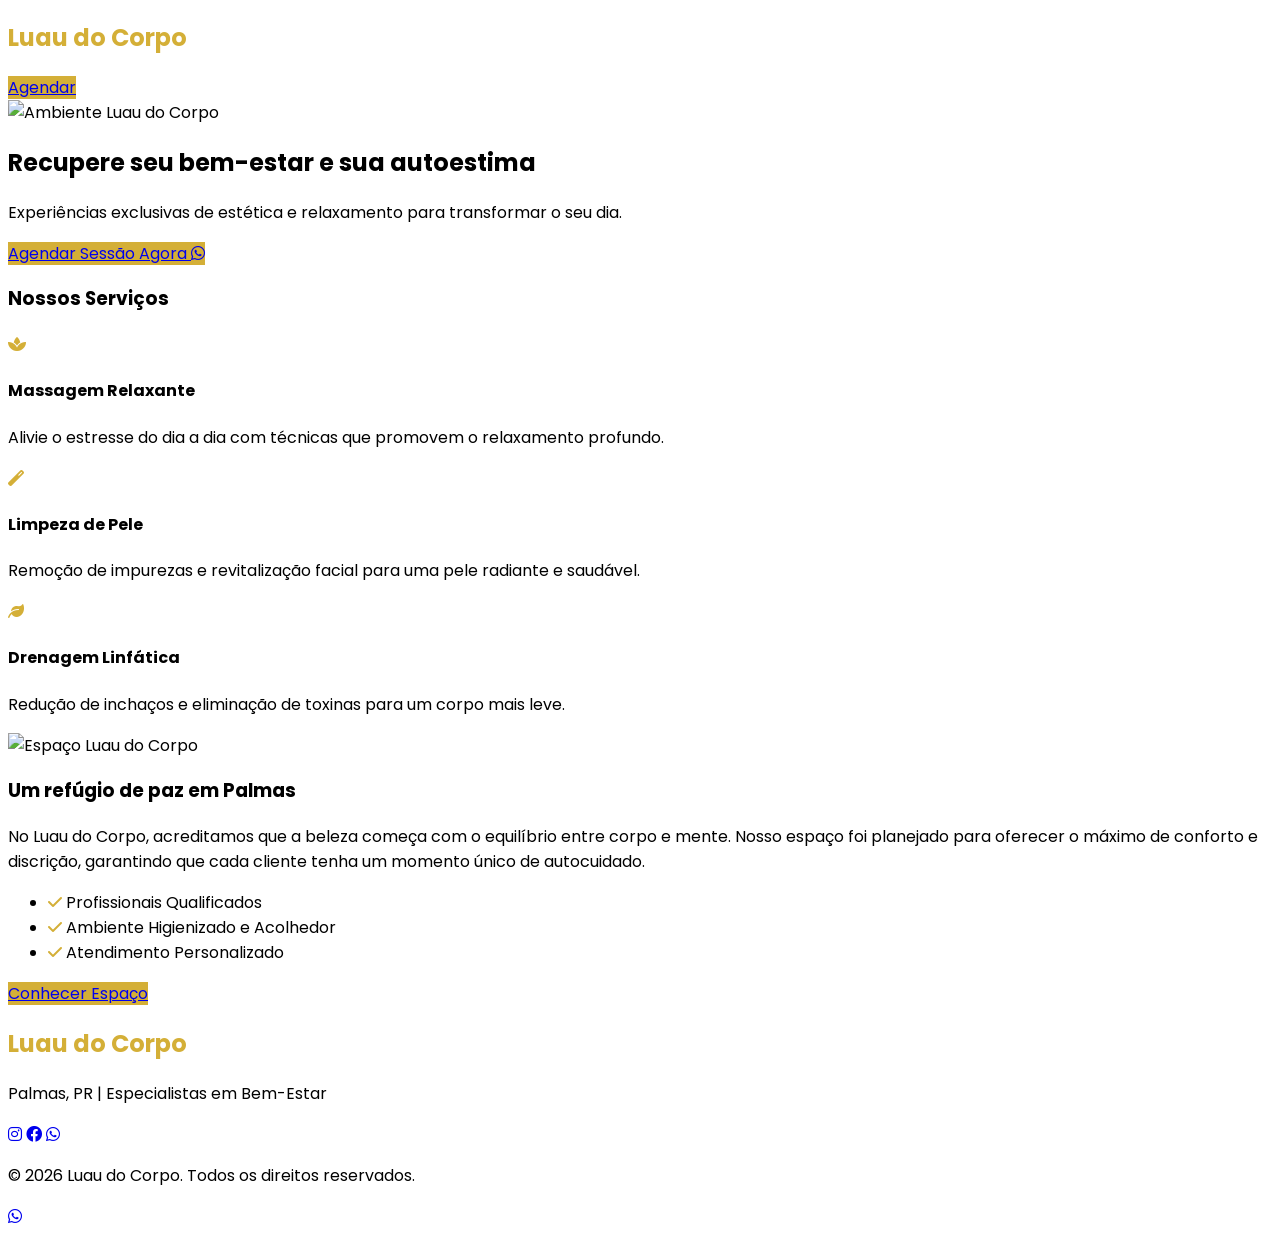
==== index.html @ e8219f24 "Rename índex.html to index.html" ====
<!DOCTYPE html>
<html lang="pt-br">
<head>
    <meta charset="UTF-8">
    <meta name="viewport" content="width=device-width, initial-scale=1.0">
    <title>Luau do Corpo | Estética e Bem-Estar</title>
    <script src="https://cdn.tailwindcss.com"></script>
    <link rel="stylesheet" href="https://cdnjs.cloudflare.com/ajax/libs/font-awesome/6.0.0/css/all.min.css">
    <style>
        @import url('https://fonts.googleapis.com/css2?family=Poppins:wght@300;400;600;700&display=swap');
        body { font-family: 'Poppins', sans-serif; }
        .bg-gold { background-color: #D4AF37; }
        .text-gold { color: #D4AF37; }
    </style>
</head>
<body class="bg-slate-50 text-gray-800">

    <!-- Navbar -->
    <nav class="flex justify-between items-center p-5 bg-white shadow-sm sticky top-0 z-50">
        <h1 class="text-xl font-bold text-gold">Luau do Corpo</h1>
        <a href="https://wa.me/5500000000000" class="bg-gold text-white px-4 py-2 rounded-full text-sm font-semibold">Agendar</a>
    </nav>

    <!-- Hero Section -->
    <section class="relative h-[80vh] flex items-center justify-center text-center text-white px-6">
        <!-- SUBSTITUA A URL ABAIXO PELA IMAGEM PRINCIPAL DO LOCAL -->
        <div class="absolute inset-0 z-0">
            <img src="https://images.unsplash.com/photo-1544161515-62a36216690e?auto=format&fit=crop&q=80&w=1000" alt="Ambiente Luau do Corpo" class="w-full h-full object-cover brightness-50">
        </div>
        
        <div class="relative z-10 max-w-2xl">
            <h2 class="text-4xl md:text-6xl font-bold mb-4">Recupere seu bem-estar e sua autoestima</h2>
            <p class="text-lg mb-8 opacity-90">Experiências exclusivas de estética e relaxamento para transformar o seu dia.</p>
             <a href="https://wa.me/5500000000000" class="bg-gold hover:bg-yellow-600 text-white px-8 py-4 rounded-full font-bold text-lg transition-all">Agendar Sessão Agora <i class="fab fa-whatsapp ml-2"></i></a>
        </div>
    </section>

    <!-- Serviços -->
    <section class="py-16 px-6 max-w-6xl mx-auto">
        <div class="text-center mb-12">
            <h3 class="text-3xl font-bold text-gray-900 mb-2">Nossos Serviços</h3>
            <div class="w-20 h-1 bg-gold mx-auto"></div>
        </div>

        <div class="grid grid-cols-1 md:grid-cols-3 gap-8">
            <!-- Serviço 1 -->
            <div class="bg-white p-6 rounded-2xl shadow-md hover:shadow-xl transition-shadow border-t-4 border-gold">
                <div class="text-gold text-3xl mb-4"><i class="fas fa-spa"></i></div>
                <h4 class="text-xl font-bold mb-2">Massagem Relaxante</h4>
                <p class="text-gray-600 mb-4">Alivie o estresse do dia a dia com técnicas que promovem o relaxamento profundo.</p>
            </div>
            <!-- Serviço 2 -->
            <div class="bg-white p-6 rounded-2xl shadow-md hover:shadow-xl transition-shadow border-t-4 border-gold">
                <div class="text-gold text-3xl mb-4"><i class="fas fa-magic"></i></div>
                <h4 class="text-xl font-bold mb-2">Limpeza de Pele</h4>
                <p class="text-gray-600 mb-4">Remoção de impurezas e revitalização facial para uma pele radiante e saudável.</p>
            </div>
            <!-- Serviço 3 -->
            <div class="bg-white p-6 rounded-2xl shadow-md hover:shadow-xl transition-shadow border-t-4 border-gold">
                <div class="text-gold text-3xl mb-4"><i class="fas fa-leaf"></i></div>
                <h4 class="text-xl font-bold mb-2">Drenagem Linfática</h4>
                <p class="text-gray-600 mb-4">Redução de inchaços e eliminação de toxinas para um corpo mais leve.</p>
            </div>
        </div>
    </section>

    <!-- Galeria / Sobre -->
    <section class="py-16 bg-white px-6">
        <div class="max-w-6xl mx-auto grid grid-cols-1 md:grid-cols-2 gap-12 items-center">
            <div>
                <!-- SUBSTITUA A URL ABAIXO PELA FOTO DO LOCAL -->
                <img src="https://images.unsplash.com/photo-1519823770390-a7336756275f?auto=format&fit=crop&q=80&w=1000" alt="Espaço Luau do Corpo" class="rounded-3xl shadow-2xl w-full h-auto">
            </div>
            <div>
                <h3 class="text-3xl font-bold text-gray-900 mb-4">Um refúgio de paz em Palmas</h3>
                <p class="text-gray-600 text-lg mb-6 leading-relaxed">
                    No Luau do Corpo, acreditamos que a beleza começa com o equilíbrio entre corpo e mente. Nosso espaço foi planejado para oferecer o máximo de conforto e discrição, garantindo que cada cliente tenha um momento único de autocuidado.
                </p>
                <ul class="space-y-3 mb-8">
                    <li class="flex items-center text-gray-700"><i class="fas fa-check text-gold mr-2"></i> Profissionais Qualificados</li>
                    <li class="flex items-center text-gray-700"><i class="fas fa-check text-gold mr-2"></i> Ambiente Higienizado e Acolhedor</li>
                    <li class="flex items-center text-gray-700"><i class="fas fa-check text-gold mr-2"></i> Atendimento Personalizado</li>
                </ul>
                 <a href="https://wa.me/5500000000000" class="bg-gold text-white px-6 py-3 rounded-lg font-semibold hover:bg-yellow-600 transition-colors">Conhecer Espaço</a>
            </div>
        </div>
    </section>

    <!-- Footer -->
    <footer class="bg-gray-900 text-white py-12 px-6 text-center">
        <h2 class="text-2xl font-bold text-gold mb-4">Luau do Corpo</h2>
        <p class="opacity-70 mb-6">Palmas, PR | Especialistas em Bem-Estar</p>
        <div class="flex justify-center gap-6 mb-8">
            <a href="#" class="text-2xl hover:text-gold transition-colors"><i class="fab fa-instagram"></i></a>
            <a href="#" class="text-2xl hover:text-gold transition-colors"><i class="fab fa-facebook"></i></a>
             <a href="https://wa.me/5500000000000" class="text-2xl hover:text-gold transition-colors"><i class="fab fa-whatsapp"></i></a>
        </div>
        <p class="text-sm opacity-50">&copy; 2026 Luau do Corpo. Todos os direitos reservados.</p>
    </footer>

    <!-- Botão Flutuante WhatsApp -->
     <a href="https://wa.me/5500000000000" class="fixed bottom-6 right-6 bg-green-500 text-white w-14 h-14 rounded-full flex items-center justify-center text-3xl shadow-lg hover:bg-green-600 transition-all z-50">
        <i class="fab fa-whatsapp"></i>
    </a>

    <script>
        // Efeito simples de scroll suave para links internos
        document.querySelectorAll('a[href^="#"]').forEach(anchor => {
            anchor.addEventListener('click', function (e) {
                e.preventDefault();
                document.querySelector(this.getAttribute('href')).scrollIntoView({
                    behavior: 'smooth'
                });
            });
        });
    </script>
</body>
</html>
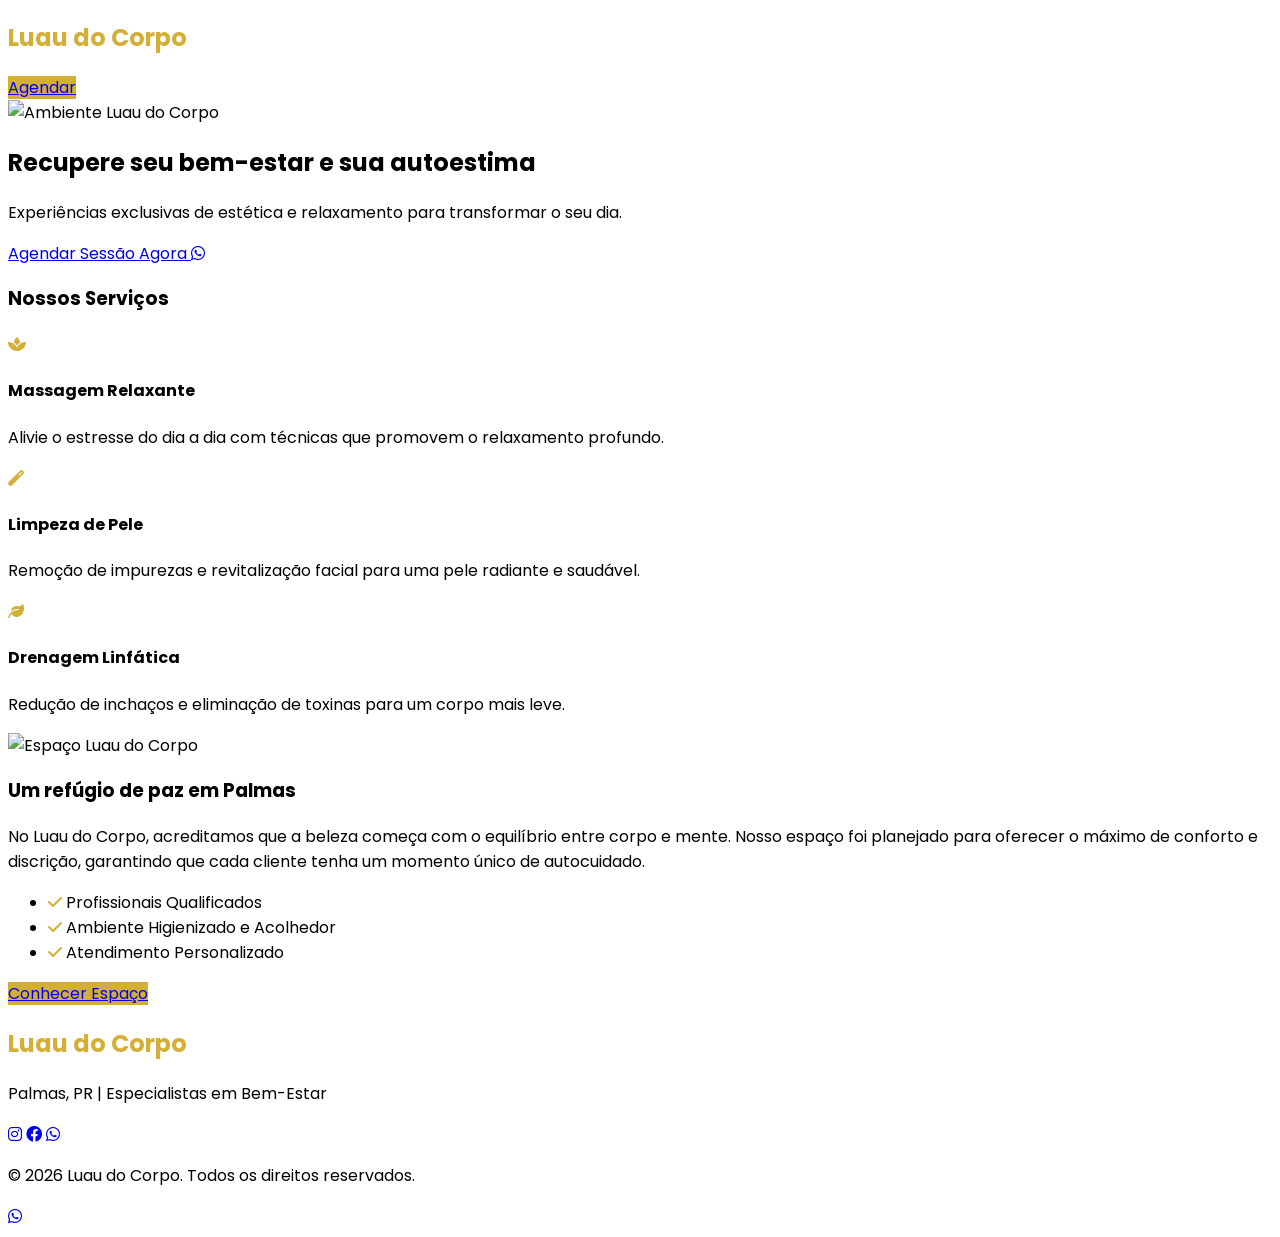
==== commit 14127b3f: "Improve hero text contrast" ====
--- a/index.html
+++ b/index.html
@@ -7,7 +7,7 @@
     <script src="https://cdn.tailwindcss.com"></script>
     <link rel="stylesheet" href="https://cdnjs.cloudflare.com/ajax/libs/font-awesome/6.0.0/css/all.min.css">
     <style>
-        @import url('https://fonts.googleapis.com/css2?family=Poppins:wght@300;400;600;700&display=swap');
+        @import url('https://fonts.googleapis.com/css2?family=Poppins:wght@400;500;600;700&display=swap');
         body { font-family: 'Poppins', sans-serif; }
         .bg-gold { background-color: #D4AF37; }
         .text-gold { color: #D4AF37; }
@@ -25,13 +25,14 @@
     <section class="relative h-[80vh] flex items-center justify-center text-center text-white px-6">
         <!-- SUBSTITUA A URL ABAIXO PELA IMAGEM PRINCIPAL DO LOCAL -->
         <div class="absolute inset-0 z-0">
-            <img src="https://images.unsplash.com/photo-1544161515-62a36216690e?auto=format&fit=crop&q=80&w=1000" alt="Ambiente Luau do Corpo" class="w-full h-full object-cover brightness-50">
+            <img src="https://images.unsplash.com/photo-1544161515-62a36216690e?auto=format&fit=crop&q=80&w=1000" alt="Ambiente Luau do Corpo" class="w-full h-full object-cover">
         </div>
+        <div class="absolute inset-0 z-[1] bg-gradient-to-b from-black/80 via-black/70 to-black/80" aria-hidden="true"></div>
         
         <div class="relative z-10 max-w-2xl">
-            <h2 class="text-4xl md:text-6xl font-bold mb-4">Recupere seu bem-estar e sua autoestima</h2>
-            <p class="text-lg mb-8 opacity-90">Experiências exclusivas de estética e relaxamento para transformar o seu dia.</p>
-             <a href="https://wa.me/5500000000000" class="bg-gold hover:bg-yellow-600 text-white px-8 py-4 rounded-full font-bold text-lg transition-all">Agendar Sessão Agora <i class="fab fa-whatsapp ml-2"></i></a>
+            <h2 class="text-4xl md:text-6xl font-semibold leading-tight mb-5">Recupere seu bem-estar e sua autoestima</h2>
+            <p class="text-lg md:text-xl font-medium leading-relaxed mb-8">Experiências exclusivas de estética e relaxamento para transformar o seu dia.</p>
+             <a href="https://wa.me/5500000000000" class="bg-[#7A5700] hover:bg-[#5F4300] text-white px-8 py-4 rounded-full font-bold text-lg shadow-lg transition-all focus:outline-none focus:ring-4 focus:ring-white/70">Agendar Sessão Agora <i class="fab fa-whatsapp ml-2"></i></a>
         </div>
     </section>
 
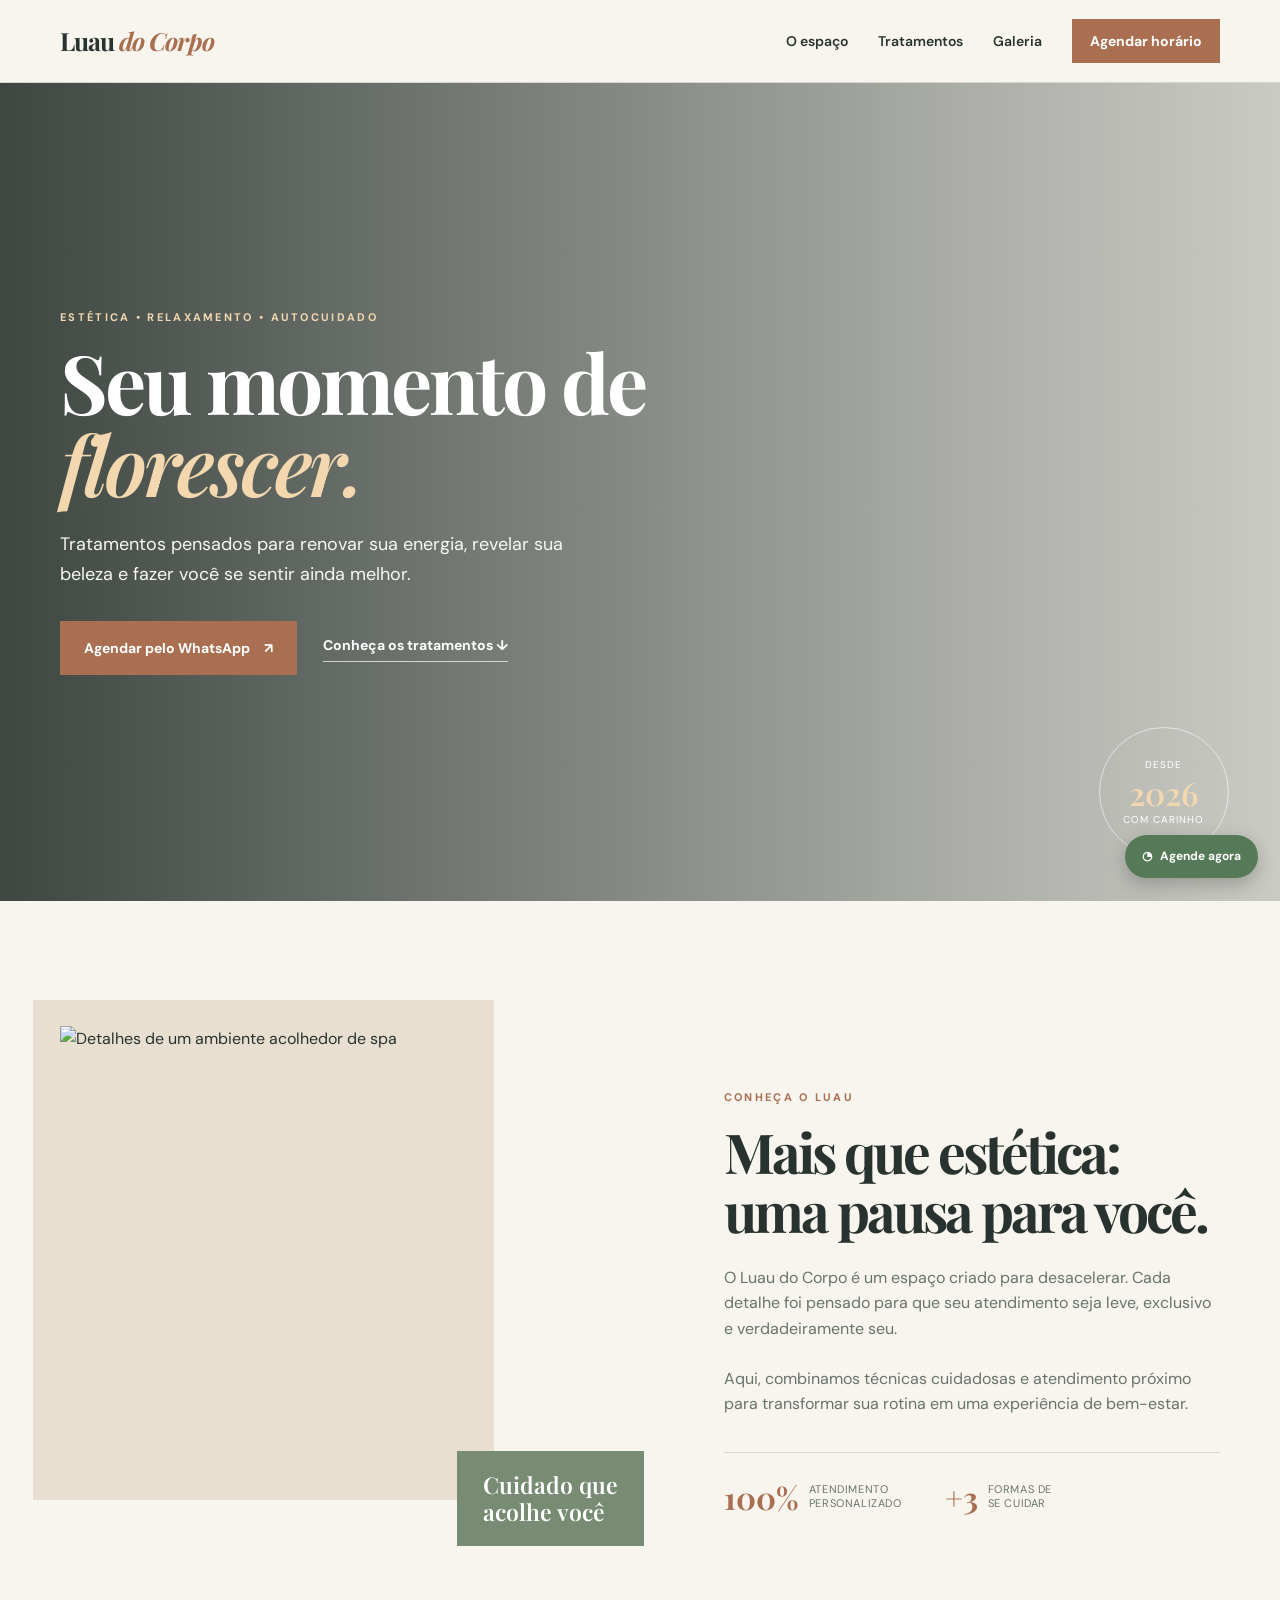
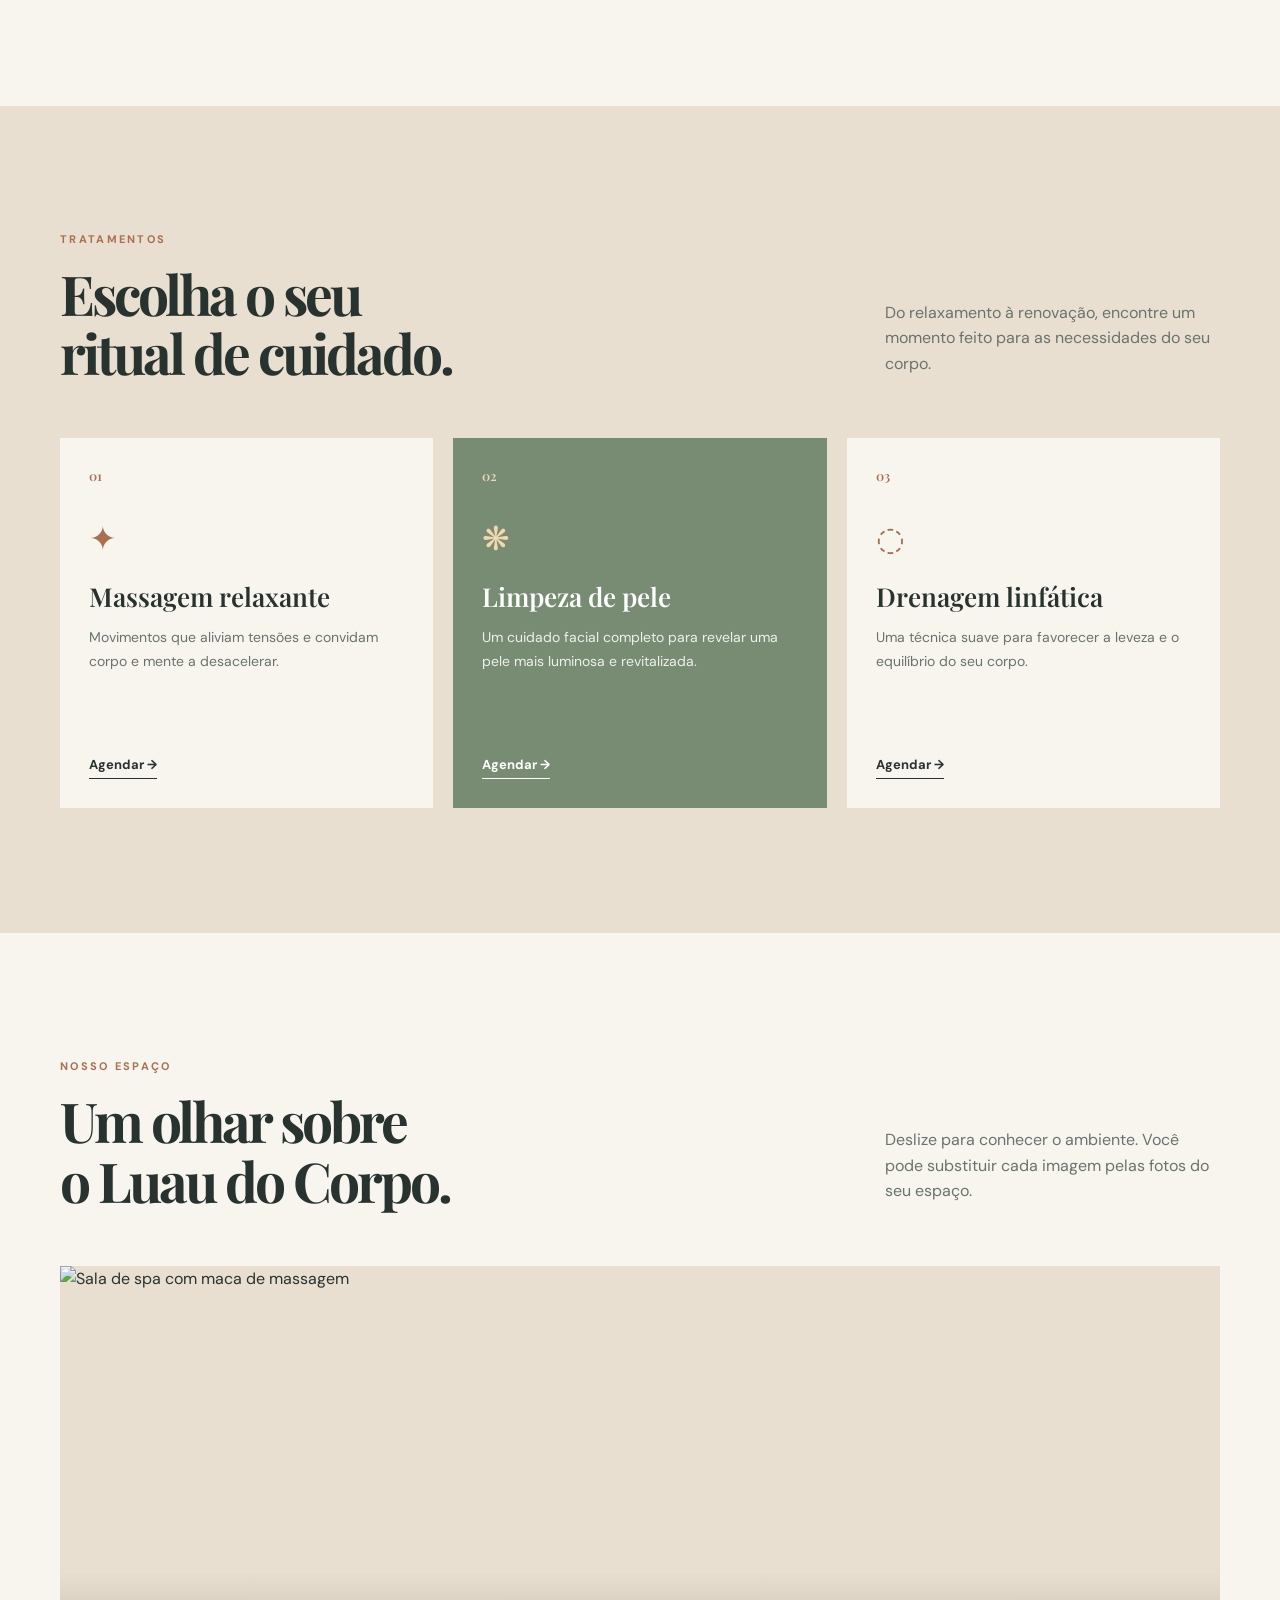
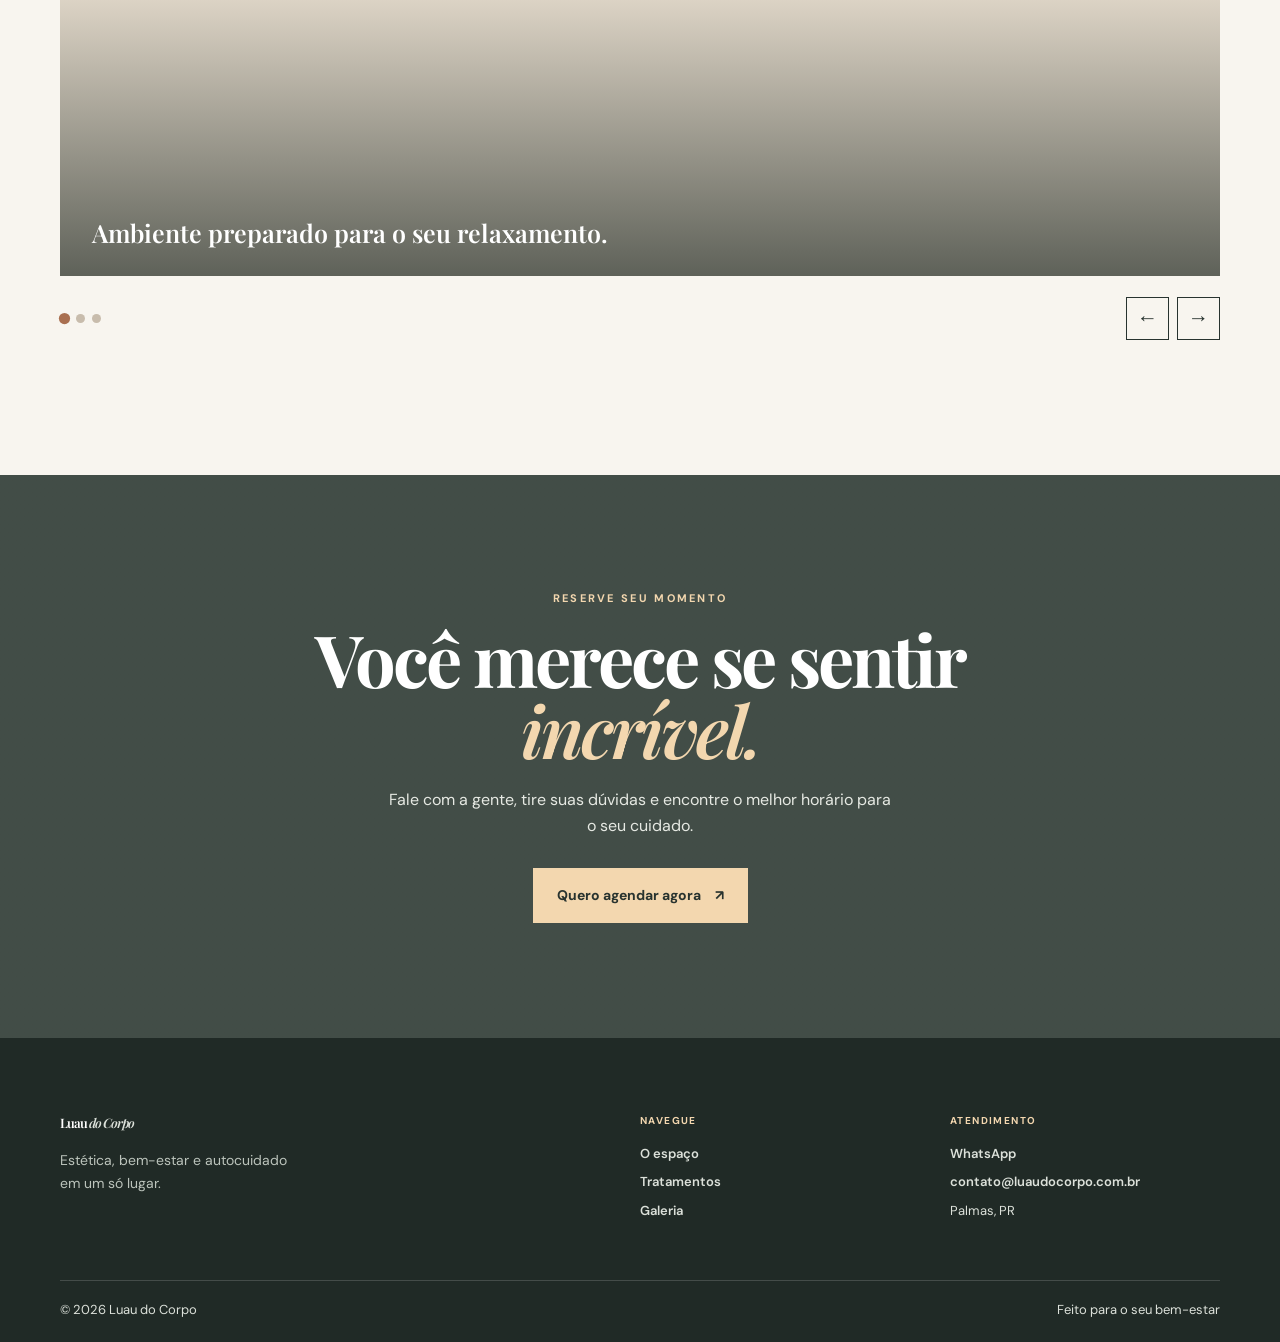
==== commit ab554671: "Expand wellness site with image carousel" ====
--- a/index.html
+++ b/index.html
@@ -1,119 +1,102 @@
 <!DOCTYPE html>
-<html lang="pt-br">
+<html lang="pt-BR">
 <head>
-    <meta charset="UTF-8">
-    <meta name="viewport" content="width=device-width, initial-scale=1.0">
-    <title>Luau do Corpo | Estética e Bem-Estar</title>
-    <script src="https://cdn.tailwindcss.com"></script>
-    <link rel="stylesheet" href="https://cdnjs.cloudflare.com/ajax/libs/font-awesome/6.0.0/css/all.min.css">
-    <style>
-        @import url('https://fonts.googleapis.com/css2?family=Poppins:wght@400;500;600;700&display=swap');
-        body { font-family: 'Poppins', sans-serif; }
-        .bg-gold { background-color: #D4AF37; }
-        .text-gold { color: #D4AF37; }
-    </style>
+  <meta charset="UTF-8">
+  <meta name="viewport" content="width=device-width, initial-scale=1.0">
+  <meta name="description" content="Luau do Corpo: tratamentos de estética, massagens e bem-estar em Palmas.">
+  <title>Luau do Corpo | Estética & Bem-estar</title>
+  <link rel="preconnect" href="https://fonts.googleapis.com">
+  <link rel="preconnect" href="https://fonts.gstatic.com" crossorigin>
+  <link href="https://fonts.googleapis.com/css2?family=DM+Sans:wght@400;500;600;700&family=Playfair+Display:wght@600;700&display=swap" rel="stylesheet">
+  <link rel="stylesheet" href="styles.css">
 </head>
-<body class="bg-slate-50 text-gray-800">
+<body>
+  <a class="skip-link" href="#conteudo">Pular para o conteúdo</a>
+  <header class="site-header" id="inicio">
+    <nav class="navbar container" aria-label="Navegação principal">
+      <a class="brand" href="#inicio" aria-label="Luau do Corpo — início">Luau <span>do Corpo</span></a>
+      <button class="menu-toggle" aria-expanded="false" aria-controls="menu-principal" aria-label="Abrir menu">
+        <span></span><span></span><span></span>
+      </button>
+      <div class="nav-links" id="menu-principal">
+        <a href="#sobre">O espaço</a>
+        <a href="#servicos">Tratamentos</a>
+        <a href="#galeria">Galeria</a>
+        <a class="button button--small" href="https://wa.me/5500000000000" target="_blank" rel="noopener">Agendar horário</a>
+      </div>
+    </nav>
+  </header>
 
-    <!-- Navbar -->
-    <nav class="flex justify-between items-center p-5 bg-white shadow-sm sticky top-0 z-50">
-        <h1 class="text-xl font-bold text-gold">Luau do Corpo</h1>
-        <a href="https://wa.me/5500000000000" class="bg-gold text-white px-4 py-2 rounded-full text-sm font-semibold">Agendar</a>
-    </nav>
-
-    <!-- Hero Section -->
-    <section class="relative h-[80vh] flex items-center justify-center text-center text-white px-6">
-        <!-- SUBSTITUA A URL ABAIXO PELA IMAGEM PRINCIPAL DO LOCAL -->
-        <div class="absolute inset-0 z-0">
-            <img src="https://images.unsplash.com/photo-1544161515-62a36216690e?auto=format&fit=crop&q=80&w=1000" alt="Ambiente Luau do Corpo" class="w-full h-full object-cover">
+  <main id="conteudo">
+    <section class="hero" aria-labelledby="hero-title">
+      <div class="hero__image" role="img" aria-label="Ambiente relaxante do Luau do Corpo"></div>
+      <div class="hero__overlay"></div>
+      <div class="container hero__content">
+        <p class="eyebrow eyebrow--light">Estética • Relaxamento • Autocuidado</p>
+        <h1 id="hero-title">Seu momento de<br><em>florescer.</em></h1>
+        <p class="hero__copy">Tratamentos pensados para renovar sua energia, revelar sua beleza e fazer você se sentir ainda melhor.</p>
+        <div class="hero__actions">
+          <a class="button" href="https://wa.me/5500000000000" target="_blank" rel="noopener">Agendar pelo WhatsApp <span aria-hidden="true">↗</span></a>
+          <a class="text-link text-link--light" href="#servicos">Conheça os tratamentos <span aria-hidden="true">↓</span></a>
         </div>
-        <div class="absolute inset-0 z-[1] bg-gradient-to-b from-black/80 via-black/70 to-black/80" aria-hidden="true"></div>
-        
-        <div class="relative z-10 max-w-2xl">
-            <h2 class="text-4xl md:text-6xl font-semibold leading-tight mb-5">Recupere seu bem-estar e sua autoestima</h2>
-            <p class="text-lg md:text-xl font-medium leading-relaxed mb-8">Experiências exclusivas de estética e relaxamento para transformar o seu dia.</p>
-             <a href="https://wa.me/5500000000000" class="bg-[#7A5700] hover:bg-[#5F4300] text-white px-8 py-4 rounded-full font-bold text-lg shadow-lg transition-all focus:outline-none focus:ring-4 focus:ring-white/70">Agendar Sessão Agora <i class="fab fa-whatsapp ml-2"></i></a>
-        </div>
+      </div>
+      <div class="hero__stamp" aria-hidden="true"><span>Desde</span><strong>2026</strong><span>com carinho</span></div>
     </section>
 
-    <!-- Serviços -->
-    <section class="py-16 px-6 max-w-6xl mx-auto">
-        <div class="text-center mb-12">
-            <h3 class="text-3xl font-bold text-gray-900 mb-2">Nossos Serviços</h3>
-            <div class="w-20 h-1 bg-gold mx-auto"></div>
+    <section class="intro section" id="sobre">
+      <div class="container intro__grid">
+        <div class="intro__image-wrap">
+          <!-- Troque esta URL pela foto do seu espaço quando desejar. -->
+          <img src="https://images.unsplash.com/photo-1519823551278-64ac92734fb1?auto=format&fit=crop&w=1000&q=85" alt="Detalhes de um ambiente acolhedor de spa" loading="lazy">
+          <div class="intro__label">Cuidado que<br>acolhe você</div>
         </div>
-
-        <div class="grid grid-cols-1 md:grid-cols-3 gap-8">
-            <!-- Serviço 1 -->
-            <div class="bg-white p-6 rounded-2xl shadow-md hover:shadow-xl transition-shadow border-t-4 border-gold">
-                <div class="text-gold text-3xl mb-4"><i class="fas fa-spa"></i></div>
-                <h4 class="text-xl font-bold mb-2">Massagem Relaxante</h4>
-                <p class="text-gray-600 mb-4">Alivie o estresse do dia a dia com técnicas que promovem o relaxamento profundo.</p>
-            </div>
-            <!-- Serviço 2 -->
-            <div class="bg-white p-6 rounded-2xl shadow-md hover:shadow-xl transition-shadow border-t-4 border-gold">
-                <div class="text-gold text-3xl mb-4"><i class="fas fa-magic"></i></div>
-                <h4 class="text-xl font-bold mb-2">Limpeza de Pele</h4>
-                <p class="text-gray-600 mb-4">Remoção de impurezas e revitalização facial para uma pele radiante e saudável.</p>
-            </div>
-            <!-- Serviço 3 -->
-            <div class="bg-white p-6 rounded-2xl shadow-md hover:shadow-xl transition-shadow border-t-4 border-gold">
-                <div class="text-gold text-3xl mb-4"><i class="fas fa-leaf"></i></div>
-                <h4 class="text-xl font-bold mb-2">Drenagem Linfática</h4>
-                <p class="text-gray-600 mb-4">Redução de inchaços e eliminação de toxinas para um corpo mais leve.</p>
-            </div>
+        <div class="intro__content">
+          <p class="eyebrow">Conheça o Luau</p>
+          <h2>Mais que estética:<br>uma pausa para você.</h2>
+          <p>O Luau do Corpo é um espaço criado para desacelerar. Cada detalhe foi pensado para que seu atendimento seja leve, exclusivo e verdadeiramente seu.</p>
+          <p>Aqui, combinamos técnicas cuidadosas e atendimento próximo para transformar sua rotina em uma experiência de bem-estar.</p>
+          <div class="intro__numbers" aria-label="Diferenciais do Luau do Corpo">
+            <div><strong>100%</strong><span>atendimento<br>personalizado</span></div>
+            <div><strong>+3</strong><span>formas de<br>se cuidar</span></div>
+          </div>
         </div>
+      </div>
     </section>
 
-    <!-- Galeria / Sobre -->
-    <section class="py-16 bg-white px-6">
-        <div class="max-w-6xl mx-auto grid grid-cols-1 md:grid-cols-2 gap-12 items-center">
-            <div>
-                <!-- SUBSTITUA A URL ABAIXO PELA FOTO DO LOCAL -->
-                <img src="https://images.unsplash.com/photo-1519823770390-a7336756275f?auto=format&fit=crop&q=80&w=1000" alt="Espaço Luau do Corpo" class="rounded-3xl shadow-2xl w-full h-auto">
-            </div>
-            <div>
-                <h3 class="text-3xl font-bold text-gray-900 mb-4">Um refúgio de paz em Palmas</h3>
-                <p class="text-gray-600 text-lg mb-6 leading-relaxed">
-                    No Luau do Corpo, acreditamos que a beleza começa com o equilíbrio entre corpo e mente. Nosso espaço foi planejado para oferecer o máximo de conforto e discrição, garantindo que cada cliente tenha um momento único de autocuidado.
-                </p>
-                <ul class="space-y-3 mb-8">
-                    <li class="flex items-center text-gray-700"><i class="fas fa-check text-gold mr-2"></i> Profissionais Qualificados</li>
-                    <li class="flex items-center text-gray-700"><i class="fas fa-check text-gold mr-2"></i> Ambiente Higienizado e Acolhedor</li>
-                    <li class="flex items-center text-gray-700"><i class="fas fa-check text-gold mr-2"></i> Atendimento Personalizado</li>
-                </ul>
-                 <a href="https://wa.me/5500000000000" class="bg-gold text-white px-6 py-3 rounded-lg font-semibold hover:bg-yellow-600 transition-colors">Conhecer Espaço</a>
-            </div>
+    <section class="services section section--sand" id="servicos" aria-labelledby="services-title">
+      <div class="container">
+        <div class="section-heading">
+          <div><p class="eyebrow">Tratamentos</p><h2 id="services-title">Escolha o seu<br>ritual de cuidado.</h2></div>
+          <p>Do relaxamento à renovação, encontre um momento feito para as necessidades do seu corpo.</p>
         </div>
+        <div class="service-grid">
+          <article class="service-card"><span class="service-card__number">01</span><div class="service-card__icon">✦</div><h3>Massagem relaxante</h3><p>Movimentos que aliviam tensões e convidam corpo e mente a desacelerar.</p><a href="https://wa.me/5500000000000" target="_blank" rel="noopener" aria-label="Agendar massagem relaxante">Agendar <span>→</span></a></article>
+          <article class="service-card service-card--featured"><span class="service-card__number">02</span><div class="service-card__icon">❋</div><h3>Limpeza de pele</h3><p>Um cuidado facial completo para revelar uma pele mais luminosa e revitalizada.</p><a href="https://wa.me/5500000000000" target="_blank" rel="noopener" aria-label="Agendar limpeza de pele">Agendar <span>→</span></a></article>
+          <article class="service-card"><span class="service-card__number">03</span><div class="service-card__icon">◌</div><h3>Drenagem linfática</h3><p>Uma técnica suave para favorecer a leveza e o equilíbrio do seu corpo.</p><a href="https://wa.me/5500000000000" target="_blank" rel="noopener" aria-label="Agendar drenagem linfática">Agendar <span>→</span></a></article>
+        </div>
+      </div>
     </section>
 
-    <!-- Footer -->
-    <footer class="bg-gray-900 text-white py-12 px-6 text-center">
-        <h2 class="text-2xl font-bold text-gold mb-4">Luau do Corpo</h2>
-        <p class="opacity-70 mb-6">Palmas, PR | Especialistas em Bem-Estar</p>
-        <div class="flex justify-center gap-6 mb-8">
-            <a href="#" class="text-2xl hover:text-gold transition-colors"><i class="fab fa-instagram"></i></a>
-            <a href="#" class="text-2xl hover:text-gold transition-colors"><i class="fab fa-facebook"></i></a>
-             <a href="https://wa.me/5500000000000" class="text-2xl hover:text-gold transition-colors"><i class="fab fa-whatsapp"></i></a>
+    <section class="gallery section" id="galeria" aria-labelledby="gallery-title">
+      <div class="container gallery__heading"><div><p class="eyebrow">Nosso espaço</p><h2 id="gallery-title">Um olhar sobre<br>o Luau do Corpo.</h2></div><p>Deslize para conhecer o ambiente. Você pode substituir cada imagem pelas fotos do seu espaço.</p></div>
+      <div class="carousel container" aria-roledescription="carrossel" aria-label="Galeria de imagens do espaço">
+        <div class="carousel__viewport">
+          <div class="carousel__track">
+            <!-- Substitua os links abaixo pelas suas fotos. -->
+            <figure class="carousel__slide"><img src="https://images.unsplash.com/photo-1540555700478-4be289fbecef?auto=format&fit=crop&w=1400&q=85" alt="Sala de spa com maca de massagem" loading="lazy"><figcaption>Ambiente preparado para o seu relaxamento.</figcaption></figure>
+            <figure class="carousel__slide"><img src="https://images.unsplash.com/photo-1600334089648-b0d9d3028eb2?auto=format&fit=crop&w=1400&q=85" alt="Produtos e pedras para massagem" loading="lazy"><figcaption>Detalhes que tornam a experiência especial.</figcaption></figure>
+            <figure class="carousel__slide"><img src="https://images.unsplash.com/photo-1515377905703-c4788e51af15?auto=format&fit=crop&w=1400&q=85" alt="Pessoa em momento de autocuidado" loading="lazy"><figcaption>Seu bem-estar é o nosso ritual.</figcaption></figure>
+          </div>
         </div>
-        <p class="text-sm opacity-50">&copy; 2026 Luau do Corpo. Todos os direitos reservados.</p>
-    </footer>
+        <div class="carousel__controls"><div class="carousel__dots" role="tablist" aria-label="Selecionar imagem"></div><div class="carousel__arrows"><button class="carousel__button carousel__button--prev" aria-label="Imagem anterior">←</button><button class="carousel__button carousel__button--next" aria-label="Próxima imagem">→</button></div></div>
+      </div>
+    </section>
 
-    <!-- Botão Flutuante WhatsApp -->
-     <a href="https://wa.me/5500000000000" class="fixed bottom-6 right-6 bg-green-500 text-white w-14 h-14 rounded-full flex items-center justify-center text-3xl shadow-lg hover:bg-green-600 transition-all z-50">
-        <i class="fab fa-whatsapp"></i>
-    </a>
+    <section class="cta"><div class="container cta__content"><p class="eyebrow eyebrow--light">Reserve seu momento</p><h2>Você merece se sentir<br><em>incrível.</em></h2><p>Fale com a gente, tire suas dúvidas e encontre o melhor horário para o seu cuidado.</p><a class="button button--light" href="https://wa.me/5500000000000" target="_blank" rel="noopener">Quero agendar agora <span aria-hidden="true">↗</span></a></div></section>
+  </main>
 
-    <script>
-        // Efeito simples de scroll suave para links internos
-        document.querySelectorAll('a[href^="#"]').forEach(anchor => {
-            anchor.addEventListener('click', function (e) {
-                e.preventDefault();
-                document.querySelector(this.getAttribute('href')).scrollIntoView({
-                    behavior: 'smooth'
-                });
-            });
-        });
-    </script>
+  <footer class="site-footer"><div class="container footer__grid"><div><a class="brand" href="#inicio">Luau <span>do Corpo</span></a><p>Estética, bem-estar e autocuidado<br>em um só lugar.</p></div><div><p class="footer__title">Navegue</p><a href="#sobre">O espaço</a><a href="#servicos">Tratamentos</a><a href="#galeria">Galeria</a></div><div><p class="footer__title">Atendimento</p><a href="https://wa.me/5500000000000" target="_blank" rel="noopener">WhatsApp</a><a href="mailto:contato@luaudocorpo.com.br">contato@luaudocorpo.com.br</a><span>Palmas, PR</span></div></div><div class="container footer__bottom"><span>© <span id="year"></span> Luau do Corpo</span><span>Feito para o seu bem-estar</span></div></footer>
+  <a class="whatsapp-float" href="https://wa.me/5500000000000" target="_blank" rel="noopener" aria-label="Agendar pelo WhatsApp">◔<span>Agende agora</span></a>
+  <script src="script.js"></script>
 </body>
 </html>
--- a/styles.css
+++ b/styles.css
@@ -0,0 +1 @@
+:root{--ink:#28332f;--muted:#69736d;--cream:#f8f5ef;--sand:#e9dfd0;--clay:#a96f50;--sage:#778c72;--line:rgba(40,51,47,.16);--white:#fff;--display:'Playfair Display',Georgia,serif;--sans:'DM Sans',Arial,sans-serif}*{box-sizing:border-box}html{scroll-behavior:smooth}body{margin:0;background:var(--cream);color:var(--ink);font-family:var(--sans);font-size:16px;line-height:1.6}.container{width:min(1160px,calc(100% - 48px));margin:auto}.skip-link{position:absolute;left:-999px;z-index:100;color:#fff;background:var(--ink);padding:10px 16px}.skip-link:focus{left:12px;top:12px}.site-header{background:rgba(248,245,239,.95);border-bottom:1px solid var(--line);position:sticky;top:0;z-index:20;backdrop-filter:blur(10px)}.navbar{height:82px;display:flex;align-items:center;justify-content:space-between}.brand{font-family:var(--display);font-size:25px;font-weight:700;color:var(--ink);text-decoration:none;letter-spacing:-1px}.brand span{color:var(--clay);font-style:italic}.nav-links{display:flex;align-items:center;gap:30px}.nav-links>a:not(.button),.site-footer a{color:var(--ink);text-decoration:none;font-size:14px;font-weight:600}.nav-links>a:not(.button):hover,.site-footer a:hover{color:var(--clay)}.button{display:inline-flex;align-items:center;gap:14px;padding:15px 23px;color:white;background:var(--clay);border:1px solid var(--clay);text-decoration:none;font-size:14px;font-weight:700;transition:.25s ease}.button:hover{background:#8f593f;border-color:#8f593f;transform:translateY(-2px)}.button--small{padding:10px 17px}.menu-toggle{display:none;border:0;background:none;width:38px;padding:7px;cursor:pointer}.menu-toggle span{display:block;height:2px;margin:5px 0;background:var(--ink)}.hero{min-height:680px;height:calc(100vh - 82px);max-height:850px;position:relative;display:flex;align-items:center;overflow:hidden;color:white}.hero__image,.hero__overlay{position:absolute;inset:0}.hero__image{background:url('https://images.unsplash.com/photo-1544161515-62a36216690e?auto=format&fit=crop&w=2000&q=90') center/cover}.hero__overlay{background:linear-gradient(90deg,rgba(21,32,27,.82),rgba(21,32,27,.37) 70%,rgba(21,32,27,.2))}.hero__content{position:relative;z-index:1}.eyebrow{color:var(--clay);font-size:11px;font-weight:700;letter-spacing:2.3px;text-transform:uppercase;margin:0 0 15px}.eyebrow--light{color:#f3d7af}.hero h1,.section h2,.cta h2{font:700 clamp(46px,6.4vw,82px)/.99 var(--display);letter-spacing:-3px;margin:0}.hero h1 em,.cta h2 em{font-weight:600;color:#f3d7af}.hero__copy{font-size:18px;max-width:505px;line-height:1.7;margin:25px 0 31px;color:#f8f7f3}.hero__actions{display:flex;align-items:center;gap:26px}.text-link{font-size:14px;font-weight:700;text-decoration:none}.text-link--light{color:white;border-bottom:1px solid rgba(255,255,255,.7);padding-bottom:4px}.hero__stamp{position:absolute;right:max(4vw,48px);bottom:44px;border:1px solid rgba(255,255,255,.55);border-radius:50%;width:130px;height:130px;display:flex;flex-direction:column;justify-content:center;align-items:center;z-index:1;line-height:1.2}.hero__stamp span{font-size:10px;text-transform:uppercase;letter-spacing:1px}.hero__stamp strong{font:600 32px var(--display);color:#f3d7af}.section{padding:125px 0}.intro__grid{display:grid;grid-template-columns:1.05fr .95fr;gap:clamp(50px,9vw,140px);align-items:center}.intro__image-wrap{position:relative}.intro__image-wrap:before{content:"";position:absolute;width:84%;height:90%;top:-26px;left:-27px;background:var(--sand);z-index:-1}.intro__image-wrap img{width:100%;height:555px;display:block;object-fit:cover}.intro__label{position:absolute;right:-35px;bottom:35px;background:var(--sage);color:white;padding:20px 26px;font:600 23px/1.2 var(--display)}.section h2{font-size:clamp(38px,4.3vw,59px);line-height:1.08}.intro__content>p:not(.eyebrow){color:var(--muted);margin:24px 0 0;max-width:490px}.intro__numbers{display:flex;gap:43px;border-top:1px solid var(--line);margin-top:35px;padding-top:23px}.intro__numbers div{display:flex;align-items:center;gap:10px}.intro__numbers strong{color:var(--clay);font:700 31px var(--display)}.intro__numbers span{color:var(--muted);font-size:11px;line-height:1.25;text-transform:uppercase;letter-spacing:.6px}.section--sand{background:var(--sand)}.section-heading,.gallery__heading{display:flex;justify-content:space-between;align-items:end;gap:50px;margin-bottom:56px}.section-heading>p,.gallery__heading>p{max-width:335px;color:var(--muted);margin:0 0 6px}.service-grid{display:grid;grid-template-columns:repeat(3,1fr);gap:20px}.service-card{min-height:370px;background:#f8f5ef;padding:29px;display:flex;flex-direction:column;position:relative;transition:transform .25s,box-shadow .25s}.service-card:hover{transform:translateY(-7px);box-shadow:0 15px 30px rgba(40,51,47,.12)}.service-card--featured{background:var(--sage);color:white}.service-card__number{font:600 13px var(--display);color:var(--clay)}.service-card--featured .service-card__number{color:#e9d7bd}.service-card__icon{font-size:33px;color:var(--clay);margin:29px 0 17px}.service-card--featured .service-card__icon{color:#f3d7af}.service-card h3{font:600 26px/1.1 var(--display);margin:0}.service-card p{font-size:14px;color:var(--muted);line-height:1.7}.service-card--featured p{color:#edf1eb}.service-card a{margin-top:auto;color:var(--ink);font-weight:700;text-decoration:none;border-bottom:1px solid var(--ink);width:max-content;font-size:13px;padding-bottom:3px}.service-card--featured a{color:white;border-color:white}.gallery{padding-bottom:135px}.gallery__heading{align-items:end}.carousel__viewport{overflow:hidden}.carousel__track{display:flex;transition:transform .65s cubic-bezier(.65,0,.35,1)}.carousel__slide{min-width:100%;margin:0;position:relative;height:min(58vw,610px);background:var(--sand)}.carousel__slide img{width:100%;height:100%;display:block;object-fit:cover}.carousel__slide:after{content:"";position:absolute;inset:50% 0 0;background:linear-gradient(transparent,rgba(20,30,25,.65))}.carousel__slide figcaption{position:absolute;z-index:1;bottom:27px;left:32px;color:white;font:600 clamp(18px,2vw,25px) var(--display)}.carousel__controls{display:flex;justify-content:space-between;align-items:center;padding-top:21px}.carousel__dots{display:flex;gap:7px}.carousel__dot{width:9px;height:9px;padding:0;border:0;border-radius:50%;background:#c8bcac;cursor:pointer}.carousel__dot.is-active{background:var(--clay);transform:scale(1.25)}.carousel__arrows{display:flex;gap:8px}.carousel__button{border:1px solid var(--ink);color:var(--ink);background:transparent;width:43px;height:43px;font-size:21px;cursor:pointer;transition:.2s}.carousel__button:hover{background:var(--ink);color:#fff}.cta{background:linear-gradient(rgba(39,52,46,.87),rgba(39,52,46,.87)),url('https://images.unsplash.com/photo-1552693673-1bf958298935?auto=format&fit=crop&w=2000&q=85') center/cover;color:#fff;text-align:center;padding:115px 0}.cta__content{max-width:770px}.cta h2{font-size:clamp(46px,6vw,72px)}.cta__content>p:not(.eyebrow){max-width:510px;margin:22px auto 30px;color:#e6e9e3}.button--light{color:var(--ink);background:#f3d7af;border-color:#f3d7af}.button--light:hover{background:white;border-color:white}.site-footer{background:#202a26;color:#f3f1ea;padding:72px 0 21px}.site-footer .brand{color:white}.footer__grid{display:grid;grid-template-columns:2fr 1fr 1fr;gap:40px;padding-bottom:58px}.footer__grid p:not(.footer__title){color:#bcc4bc;font-size:14px}.footer__grid>div:not(:first-child){display:flex;flex-direction:column;gap:8px}.site-footer a,.site-footer span{color:#dce1da;font-size:13px}.footer__title{color:#f3d7af!important;text-transform:uppercase;letter-spacing:1.4px;font-size:10px!important;font-weight:700;margin:3px 0 7px}.footer__bottom{border-top:1px solid rgba(255,255,255,.16);padding-top:19px;display:flex;justify-content:space-between;color:#aeb8af;font-size:11px}.whatsapp-float{position:fixed;right:22px;bottom:22px;z-index:10;text-decoration:none;background:#567a58;color:white;border-radius:100px;padding:12px 17px;display:flex;gap:8px;align-items:center;font-size:12px;font-weight:700;box-shadow:0 6px 18px rgba(0,0,0,.22)}.whatsapp-float:first-letter{font-size:19px}@media(max-width:760px){.container{width:min(100% - 36px,1160px)}.navbar{height:70px}.menu-toggle{display:block}.nav-links{display:none;position:absolute;left:0;right:0;top:70px;background:var(--cream);padding:22px 18px 25px;border-bottom:1px solid var(--line);flex-direction:column;align-items:flex-start;gap:18px}.nav-links.is-open{display:flex}.nav-links .button{width:100%;justify-content:center}.hero{height:calc(100vh - 70px);min-height:590px}.hero h1{letter-spacing:-2px}.hero__actions{align-items:flex-start;flex-direction:column;gap:19px}.hero__stamp{display:none}.section{padding:80px 0}.intro__grid{grid-template-columns:1fr;gap:59px}.intro__image-wrap{margin-left:18px}.intro__image-wrap img{height:420px}.intro__label{right:0;bottom:-22px;font-size:20px}.section-heading,.gallery__heading{display:block;margin-bottom:39px}.section-heading>p,.gallery__heading>p{margin-top:21px}.service-grid{grid-template-columns:1fr}.service-card{min-height:300px}.gallery{padding-bottom:85px}.carousel__slide{height:420px}.carousel__slide figcaption{left:18px;bottom:20px}.cta{padding:85px 0}.footer__grid{grid-template-columns:1fr 1fr;gap:36px}.footer__grid>div:first-child{grid-column:1/-1}.footer__bottom{gap:8px;flex-direction:column}.whatsapp-float span{display:none}.whatsapp-float{width:51px;height:51px;padding:0;justify-content:center;font-size:24px}.whatsapp-float:first-letter{font-size:24px}}@media(prefers-reduced-motion:reduce){html{scroll-behavior:auto}.carousel__track,.button,.service-card{transition:none}}
